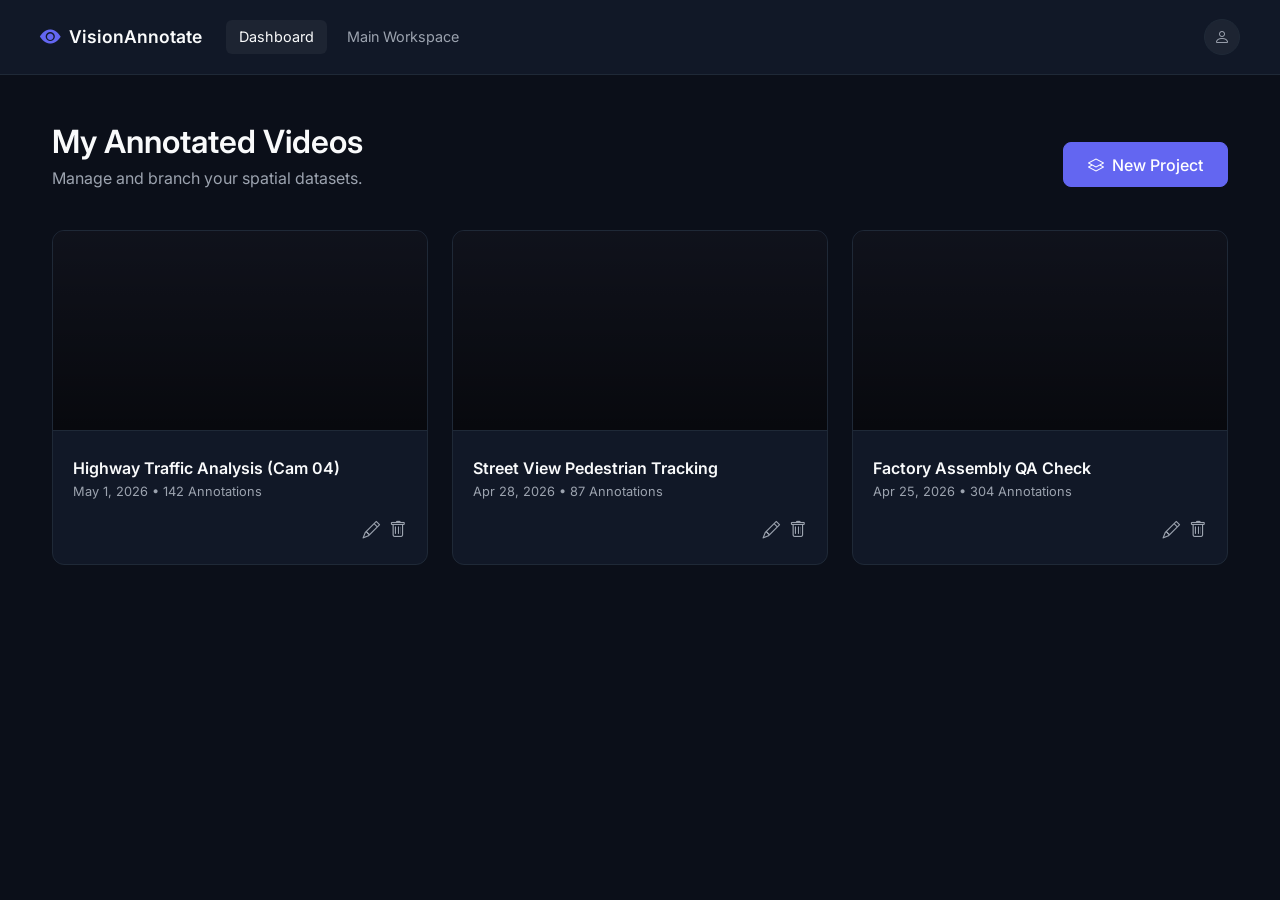
==== frontend/dashboard.html @ 86ff3580 "UI-UX" ====
<!DOCTYPE html>
<html lang="pl">

<head>
    <meta charset="UTF-8">
    <meta name="viewport" content="width=device-width, initial-scale=1.0">
    <title>Dashboard - VisionAnnotate</title>
    <link rel="preconnect" href="https://fonts.googleapis.com">
    <link rel="preconnect" href="https://fonts.gstatic.com" crossorigin>
    <link href="https://fonts.googleapis.com/css2?family=Inter:wght@400;500;600;700&display=swap" rel="stylesheet">
    <link href="https://cdn.jsdelivr.net/npm/bootstrap@5.3.2/dist/css/bootstrap.min.css" rel="stylesheet">
    <link rel="stylesheet" href="https://cdn.jsdelivr.net/npm/bootstrap-icons@1.11.1/font/bootstrap-icons.css">
    <link rel="stylesheet" href="css/style.css">
</head>

<body>

    <nav class="va-navbar d-flex align-items-center justify-content-between">
        <div class="d-flex align-items-center gap-4">
            <a href="dashboard.html" class="va-brand">
                <i class="bi bi-eye-fill va-brand-icon"></i>
                VisionAnnotate
            </a>
            <div class="d-flex gap-2">
                <a href="#" class="va-nav-link active">Dashboard</a>
                <a href="index.html" class="va-nav-link">Main Workspace</a>
            </div>
        </div>
        <div>
            <div class="va-avatar" style="cursor: pointer;" onclick="window.location.href='login.html'"
                title="Sign out">
                <i class="bi bi-person"></i>
            </div>
        </div>
    </nav>

    <div class="container mt-5" style="max-width: 1200px;">
        <div class="d-flex justify-content-between align-items-center mb-4">
            <div>
                <h2 class="mb-1">My Annotated Videos</h2>
                <p class="text-muted">Manage and branch your spatial datasets.</p>
            </div>
            <button class="btn btn-primary d-flex align-items-center gap-2" data-bs-toggle="modal"
                data-bs-target="#newProjectModal">
                <i class="bi bi-layers"></i>
                New Project
            </button>
        </div>

        <div class="row g-4" id="projectsGrid">
        </div>

    </div>

    <div class="modal fade" id="newProjectModal" tabindex="-1" aria-labelledby="newProjectModalLabel"
        aria-hidden="true">
        <div class="modal-dialog modal-dialog-centered">
            <div class="modal-content va-modal">
                <div class="modal-header va-modal-header">
                    <h5 class="modal-title" id="newProjectModalLabel">Create New Project</h5>
                    <button type="button" class="btn-close-va" data-bs-dismiss="modal" aria-label="Close"></button>
                </div>
                <div class="modal-body va-modal-body">
                    <div class="mb-4">
                        <label for="projectName" class="form-label">Project Name</label>
                        <input type="text" class="form-control" id="projectName"
                            placeholder="e.g., Intersection Cam 02">
                    </div>
                    <div>
                        <label for="videoUrl" class="form-label">Video Source URL</label>
                        <div class="input-group">
                            <span class="input-group-text va-input-icon"><i class="bi bi-link-45deg"></i></span>
                            <input type="text" class="form-control va-input-with-icon" id="videoUrl"
                                placeholder="https://youtube.com/... or .mp4 link">
                        </div>
                        <div class="form-text mt-2 text-muted" style="font-size: 0.8rem;">Paste a link to a YouTube
                            video, Vimeo, or direct MP4 file.</div>
                    </div>
                </div>
                <div class="modal-footer va-modal-footer">
                    <button type="button" class="btn btn-secondary-dark" data-bs-dismiss="modal">Cancel</button>
                    <button type="button" class="btn btn-primary" id="createProjectBtn">Create Project</button>
                </div>
            </div>
        </div>
    </div>

    <script src="https://cdn.jsdelivr.net/npm/bootstrap@5.3.2/dist/js/bootstrap.bundle.min.js"></script>
    <script src="js/utils.js"></script>
    <script src="js/dashboard.js"></script>
</body>

</html>
---- frontend/css/style.css ----
:root {
  --va-bg-dark: #0b0f19;
  --va-panel-bg: #111827;
  --va-panel-border: #1F2937;
  --va-primary: #6366F1;
  --va-primary-hover: #4F46E5;
  --va-text-main: #F9FAFB;
  --va-text-muted: #9CA3AF;
  --va-input-bg: #0b0f19;
  --va-input-border: #1F2937;
  --va-accent-cyan: #06B6D4;
  --va-success: #10B981;
  --va-success-bg: rgba(16, 185, 129, 0.1);
  --va-danger: #EF4444;
  --va-danger-bg: rgba(239, 68, 68, 0.1);
}

body {
  background-color: var(--va-bg-dark);
  color: var(--va-text-main);
  font-family: 'Inter', -apple-system, BlinkMacSystemFont, "Segoe UI", Roboto, "Helvetica Neue", Arial, sans-serif;
  margin: 0;
  padding: 0;
  min-height: 100vh;
  overflow-x: hidden;
}

h1,
h2,
h3,
h4,
h5,
h6 {
  color: var(--va-text-main);
  font-weight: 600;
}

.text-muted {
  color: var(--va-text-muted) !important;
}

.va-navbar {
  border-bottom: 1px solid var(--va-panel-border);
  padding: 1.2rem 2.5rem;
  background-color: var(--va-panel-bg);
}

.va-brand {
  font-weight: 600;
  font-size: 1.1rem;
  color: var(--va-text-main);
  display: flex;
  align-items: center;
  gap: 0.5rem;
  text-decoration: none;
}

.va-brand-icon {
  color: var(--va-primary);
  font-size: 1.3rem;
}

.va-nav-link {
  color: var(--va-text-muted);
  text-decoration: none;
  font-size: 0.9rem;
  padding: 0.4rem 0.8rem;
  border-radius: 6px;
  transition: all 0.2s;
}

.va-nav-link:hover {
  color: var(--va-text-main);
}

.va-nav-link.active {
  background-color: rgba(255, 255, 255, 0.05);
  color: var(--va-text-main);
}

.va-avatar {
  width: 36px;
  height: 36px;
  border-radius: 50%;
  background-color: rgba(255, 255, 255, 0.05);
  display: flex;
  align-items: center;
  justify-content: center;
  color: var(--va-text-muted);
  border: 1px solid var(--va-panel-border);
}

.va-workspace-nav {
  padding: 0.8rem 1.5rem;
  background-color: var(--va-panel-bg);
  border-bottom: 1px solid var(--va-panel-border);
}

.badge-forked {
  background-color: rgba(99, 102, 241, 0.2);
  color: #818CF8;
  font-weight: 500;
  font-size: 0.75rem;
  padding: 0.25rem 0.5rem;
  border-radius: 4px;
}

.view-mode-banner {
  background-color: rgba(99, 102, 241, 0.15);
  color: #818CF8;
  font-size: 0.85rem;
  font-weight: 500;
  padding: 0.6rem 1.5rem;
  border-radius: 8px;
  border: 1px solid rgba(99, 102, 241, 0.3);
  display: flex;
  align-items: center;
  gap: 0.6rem;
  margin-left: 3rem;
}

.va-card {
  background-color: var(--va-panel-bg);
  border: 1px solid var(--va-panel-border);
  border-radius: 12px;
}

.project-card {
  overflow: hidden;
  transition: transform 0.2s;
  background-color: var(--va-panel-bg);
  border: 1px solid var(--va-panel-border);
  border-radius: 12px;
}

.project-card:hover {
  transform: translateY(-2px);
  border-color: rgba(99, 102, 241, 0.5);
}

.project-card-img {
  width: 100%;
  height: 200px;
  object-fit: cover;
  border-bottom: 1px solid var(--va-panel-border);
  background-color: #1a1e2e;
}

.project-card-body {
  padding: 1.25rem;
}

.project-card-title {
  font-size: 1rem;
  margin-top: 0.5rem;
  margin-bottom: 0.25rem;
  color: var(--va-text-main);
}

.project-card-meta {
  font-size: 0.8rem;
  color: var(--va-text-muted);
  margin-bottom: 1rem;
}

.project-actions {
  display: flex;
  justify-content: flex-end;
  gap: 0.5rem;
}

.login-container {
  display: flex;
  align-items: center;
  justify-content: center;
  min-height: 100vh;
  padding: 1rem;
}

.login-card {
  width: 100%;
  max-width: 420px;
  padding: 2.5rem;
  background-color: var(--va-panel-bg);
  border: 1px solid var(--va-panel-border);
  border-radius: 12px;
}

.login-icon-wrapper {
  width: 48px;
  height: 48px;
  background-color: rgba(99, 102, 241, 0.15);
  border-radius: 12px;
  display: flex;
  align-items: center;
  justify-content: center;
  margin: 0 auto 1.5rem;
  color: var(--va-primary);
  font-size: 1.5rem;
}

.form-label {
  color: var(--va-text-muted);
  font-size: 0.85rem;
  font-weight: 500;
  margin-bottom: 0.4rem;
}

.form-control {
  background-color: var(--va-input-bg);
  border: 1px solid var(--va-input-border);
  color: var(--va-text-main);
  border-radius: 8px;
  padding: 0.6rem 1rem;
}

.form-control:focus {
  background-color: var(--va-input-bg);
  color: var(--va-text-main);
  box-shadow: 0 0 0 0.25rem rgba(99, 102, 241, 0.25);
  border-color: var(--va-primary);
}

.form-control::placeholder {
  color: var(--va-text-muted);
  opacity: 0.5;
}

.input-group-text.va-input-icon {
  background-color: var(--va-input-bg);
  border: 1px solid var(--va-input-border);
  border-right: none;
  color: var(--va-text-muted);
}

.form-control.va-input-with-icon {
  border-left: none;
  padding-left: 0;
}

.form-control.va-input-with-icon:focus {
  box-shadow: none;
}

.input-group:focus-within .input-group-text,
.input-group:focus-within .form-control {
  border-color: var(--va-primary);
}

.input-group:focus-within {
  box-shadow: 0 0 0 0.25rem rgba(99, 102, 241, 0.25);
  border-radius: 8px;
}

.modal-content.va-modal {
  background-color: var(--va-panel-bg);
  border: 1px solid var(--va-panel-border);
  border-radius: 12px;
}

.modal-header.va-modal-header {
  border-bottom: 1px solid var(--va-panel-border);
  padding: 1.5rem;
}

.modal-title {
  color: var(--va-text-main);
}

.modal-body.va-modal-body {
  padding: 1.5rem;
}

.modal-footer.va-modal-footer {
  border-top: none;
  padding: 1.5rem;
  padding-top: 0;
}

.btn-close-va {
  background: transparent url("data:image/svg+xml,%3csvg xmlns='http://www.w3.org/2000/svg' viewBox='0 0 16 16' fill='%239CA3AF'%3e%3cpath d='M.293.293a1 1 0 0 1 1.414 0L8 6.586 14.293.293a1 1 0 1 1 1.414 1.414L9.414 8l6.293 6.293a1 1 0 0 1-1.414 1.414L8 9.414l-6.293 6.293a1 1 0 0 1-1.414-1.414L6.586 8 .293 1.707a1 1 0 0 1 0-1.414z'/%3e%3c/svg%3e") center/1em auto no-repeat;
  border: 0;
  width: 1em;
  height: 1em;
  opacity: 0.8;
}

.btn-close-va:hover {
  opacity: 1;
}

.btn-primary {
  background-color: var(--va-primary);
  border-color: var(--va-primary);
  border-radius: 8px;
  font-weight: 500;
  padding: 0.6rem 1.5rem;
  transition: all 0.2s ease;
  color: white;
}

.btn-primary:hover {
  background-color: var(--va-primary-hover);
  border-color: var(--va-primary-hover);
  color: white;
}

.btn-secondary-dark {
  background-color: rgba(255, 255, 255, 0.05);
  color: var(--va-text-main);
  border: 1px solid var(--va-panel-border);
  border-radius: 8px;
  font-weight: 500;
  padding: 0.6rem 1.5rem;
}

.btn-secondary-dark:hover {
  background-color: rgba(255, 255, 255, 0.1);
  color: var(--va-text-main);
}

.btn-icon {
  background: none;
  border: none;
  color: var(--va-text-muted);
  transition: color 0.2s;
  padding: 0;
  font-size: 1.1rem;
}

.btn-icon:hover {
  color: var(--va-text-main);
}

.workspace-container {
  display: flex;
  height: calc(100vh - 67px);
  min-height: 500px;
  overflow: hidden;
}

.workspace-main {
  flex: 1;
  display: flex;
  flex-direction: column;
  padding: 1.5rem;
  min-width: 0;
  overflow-y: auto;
  position: relative;
}

.workspace-sidebar {
  width: 380px;
  background-color: var(--va-panel-bg);
  border-left: 1px solid var(--va-panel-border);
  display: flex;
  flex-direction: column;
  flex-shrink: 0;
}

@media (max-width: 991.98px) {
  .workspace-container {
    flex-direction: column;
    height: auto;
    min-height: 100vh;
    overflow: visible;
  }

  .workspace-sidebar {
    width: 100%;
    border-left: none;
    border-top: 1px solid var(--va-panel-border);
    flex-shrink: 1;
  }

  .workspace-main {
    padding: 1rem;
    overflow-y: visible;
    flex: none;
  }

  .player-controls {
    flex-wrap: wrap;
    justify-content: center;
  }
}

@media (max-width: 575.98px) {
  .avatar-pill {
    padding: 0.3rem 0.6rem;
    font-size: 0.75rem;
  }

  .community-section {
    overflow-x: auto;
    white-space: nowrap;
    padding-bottom: 0.5rem;
  }

  .community-section::-webkit-scrollbar {
    height: 4px;
  }

  .community-section::-webkit-scrollbar-thumb {
    background: var(--va-panel-border);
    border-radius: 2px;
  }
}

.video-wrapper {
  position: relative;
  width: 100%;
  aspect-ratio: 16 / 9;
  background-color: #000;
  border-radius: 8px;
  overflow: hidden;
}

.video-iframe {
  position: absolute;
  top: 0;
  left: 0;
  width: 100%;
  height: 100%;
  pointer-events: none;
}

.canvas-layer {
  position: absolute;
  top: 0;
  left: 0;
  width: 100%;
  height: 100%;
  z-index: 10;
  cursor: crosshair;
}

.player-controls {
  padding: 1rem 0;
  display: flex;
  align-items: center;
  gap: 0.75rem;
}

@media (max-width: 575.98px) {
  .player-controls {
    gap: 0.5rem;
    justify-content: space-between;
  }

  .time-display {
    font-size: 0.75rem;
  }

  .btn-play {
    width: 34px;
    height: 34px;
    font-size: 1rem;
  }
}

.btn-play {
  width: 40px;
  height: 40px;
  border-radius: 50%;
  background-color: var(--va-primary);
  border: none;
  color: white;
  display: flex;
  align-items: center;
  justify-content: center;
  font-size: 1.2rem;
}

.btn-play:hover {
  background-color: var(--va-primary-hover);
}

.time-display {
  font-size: 0.85rem;
  color: var(--va-text-muted);
  font-family: monospace;
}

.progress-container {
  flex: 1;
  height: 6px;
  background-color: var(--va-panel-border);
  border-radius: 3px;
  cursor: pointer;
  position: relative;
}

.progress-bar-fill {
  position: absolute;
  top: 0;
  left: 0;
  height: 100%;
  background-color: var(--va-primary);
  border-radius: 3px;
  width: 0%;
}

.progress-handle {
  position: absolute;
  top: 50%;
  transform: translate(-50%, -50%);
  width: 12px;
  height: 12px;
  background-color: white;
  border-radius: 50%;
  display: none;
}

.progress-container:hover .progress-handle {
  display: block;
}

.btn-frame {
  background: none;
  border: none;
  color: var(--va-text-muted);
  font-size: 1.2rem;
  display: flex;
  align-items: center;
}

.btn-frame:hover {
  color: white;
}

.community-section {
  margin-top: 2rem;
}

.community-header {
  font-size: 0.75rem;
  text-transform: uppercase;
  letter-spacing: 1px;
  color: var(--va-text-muted);
  margin-bottom: 0.75rem;
}

.avatar-pill {
  display: inline-flex;
  align-items: center;
  gap: 0.5rem;
  background-color: var(--va-panel-bg);
  border: 1px solid var(--va-panel-border);
  border-radius: 20px;
  padding: 0.4rem 1rem;
  color: var(--va-text-muted);
  font-size: 0.85rem;
  text-decoration: none;
  transition: all 0.2s;
  cursor: pointer;
}

.avatar-pill:hover {
  border-color: rgba(255, 255, 255, 0.4);
  color: white;
  background-color: rgba(255, 255, 255, 0.05);
}

.avatar-pill.active {
  border-color: var(--va-primary);
  color: white;
  background-color: rgba(99, 102, 241, 0.1);
  box-shadow: 0 0 0 2px rgba(99, 102, 241, 0.2);
}

.status-dot {
  width: 8px;
  height: 8px;
  border-radius: 50%;
}

.dot-green {
  background-color: #10B981;
}

.dot-blue {
  background-color: #3B82F6;
}

.dot-purple {
  background-color: #8B5CF6;
}

.dot-orange {
  background-color: #F59E0B;
}

.sidebar-panel {
  border-bottom: 1px solid var(--va-panel-border);
  padding: 2rem 1.5rem;
}

.panel-header {
  display: flex;
  justify-content: space-between;
  align-items: center;
  font-size: 0.75rem;
  text-transform: uppercase;
  font-weight: 600;
  color: var(--va-text-muted);
  letter-spacing: 0.5px;
  margin-bottom: 1.25rem;
}

.panel-badge {
  background-color: var(--va-bg-dark);
  padding: 4px 8px;
  border-radius: 6px;
  font-size: 0.7rem;
  border: 1px solid var(--va-panel-border);
}

#coordinatesList {
  max-height: 400px;
  overflow-y: auto;
}

@media (max-width: 991.98px) {
  #coordinatesList {
    max-height: 300px;
  }
}

.coord-table-header {
  display: grid;
  grid-template-columns: 2fr 1fr 1fr 1fr;
  font-size: 0.75rem;
  text-transform: uppercase;
  color: var(--va-text-muted);
  font-weight: 600;
  padding: 0 0.75rem 0.75rem 0.75rem;
  text-align: center;
}

.coord-table-header div:first-child {
  text-align: left;
}

.label-cyan {
  color: var(--va-accent-cyan);
  font-weight: 600;
  font-family: 'Inter', sans-serif;
}

.coord-row {
  background-color: var(--va-bg-dark);
  border: 1px solid var(--va-panel-border);
  border-radius: 6px;
  display: grid;
  grid-template-columns: 2fr 1fr 1fr 1fr;
  padding: 0.75rem;
  margin-bottom: 0.5rem;
  cursor: pointer;
  transition: border-color 0.15s, background-color 0.15s;
  align-items: center;
}

.coord-row:hover {
  border-color: rgba(99, 102, 241, 0.4);
  background-color: rgba(99, 102, 241, 0.05);
}

.coord-row-selected {
  border-color: var(--va-primary) !important;
  background-color: rgba(99, 102, 241, 0.1) !important;
}

.coord-col {
  font-family: monospace;
  font-size: 0.85rem;
  text-align: center;
  overflow: hidden;
  text-overflow: ellipsis;
}

.coord-col.text-start {
  text-align: left;
}

.coord-label {
  cursor: text;
  border-bottom: 1px dashed transparent;
  transition: border-color 0.2s;
}

.coord-label:hover {
  border-bottom-color: var(--va-accent-cyan);
}

.coord-label-input {
  background-color: var(--va-bg-dark);
  border: 1px solid var(--va-primary);
  color: var(--va-accent-cyan);
  font-family: 'Inter', sans-serif;
  font-weight: 600;
  font-size: 0.85rem;
  border-radius: 4px;
  padding: 2px 6px;
  width: 100%;
  outline: none;
  box-shadow: 0 0 0 2px rgba(99, 102, 241, 0.25);
}

.btn-state {
  flex: 1;
  padding: 0.6rem;
  border-radius: 6px;
  font-size: 0.85rem;
  font-weight: 500;
  display: flex;
  justify-content: center;
  align-items: center;
  gap: 0.5rem;
  border: 1px solid transparent;
}

.btn-start {
  background-color: var(--va-success-bg);
  color: var(--va-success);
  border-color: rgba(16, 185, 129, 0.2);
}

.btn-stop {
  background-color: var(--va-danger-bg);
  color: var(--va-danger);
  border-color: rgba(239, 68, 68, 0.2);
}

.timeline-item {
  position: relative;
  padding-left: 1.5rem;
  margin-bottom: 1.5rem;
  display: flex;
  flex-direction: column;
}

.timeline-dot {
  position: absolute;
  left: 0;
  top: 8px;
  width: 8px;
  height: 8px;
  background-color: var(--va-primary);
  border-radius: 50%;
}

.timeline-line {
  position: absolute;
  left: 3.5px;
  top: 20px;
  bottom: -1.5rem;
  width: 1px;
  background-color: var(--va-panel-border);
}

.timeline-item:last-child .timeline-line {
  display: none;
}

.timeline-time {
  color: var(--va-accent-cyan);
  font-family: monospace;
  font-size: 0.8rem;
  font-weight: 600;
  margin-bottom: 0.4rem;
}

.timeline-text {
  font-size: 0.85rem;
  color: #E2E8F0;
  line-height: 1.4;
}

.delete-note-btn:hover {
  color: var(--va-danger) !important;
  transform: scale(1.1);
}

.note-input-container {
  padding: 1rem;
  border-top: 1px solid var(--va-panel-border);
  background-color: var(--va-panel-bg);
  margin-top: auto;
}

.note-input {
  background-color: var(--va-bg-dark);
  border: 1px solid var(--va-panel-border);
  color: white;
  border-radius: 8px;
  padding: 0.75rem;
  width: 100%;
  font-size: 0.85rem;
}

.note-input:focus {
  outline: none;
  border-color: var(--va-primary);
}

.floating-action-menu {
  position: absolute;
  z-index: 100;
  display: flex;
  gap: 4px;
  background-color: var(--va-panel-bg);
  border: 1px solid var(--va-panel-border);
  padding: 4px;
  border-radius: 8px;
  box-shadow: 0 4px 12px rgba(0, 0, 0, 0.5);
  animation: menuAppear 0.15s ease-out;
}

.action-btn {
  width: 28px;
  height: 28px;
  border: none;
  border-radius: 4px;
  display: flex;
  align-items: center;
  justify-content: center;
  cursor: pointer;
  color: white;
  transition: all 0.15s;
}

.rename-btn {
  background-color: var(--va-primary);
}

.rename-btn:hover {
  background-color: var(--va-primary-hover);
  transform: scale(1.1);
}

.trash-btn {
  background-color: var(--va-danger);
}

.trash-btn:hover {
  background-color: #dc2626;
  transform: scale(1.1);
}

@keyframes menuAppear {
  from {
    transform: scale(0.8) translateY(10px);
    opacity: 0;
  }

  to {
    transform: scale(1) translateY(0);
    opacity: 1;
  }
}

.scrub-timeline-section {
  width: 100%;
  margin-top: 2rem;
  margin-bottom: 0.5rem;
  border-radius: 12px;
  overflow: hidden;
  background-color: var(--va-bg-dark);
  border: 1px solid var(--va-panel-border);
}

.scrub-timeline-canvas {
  display: block;
  width: 100%;
  height: 64px;
  cursor: pointer;
}
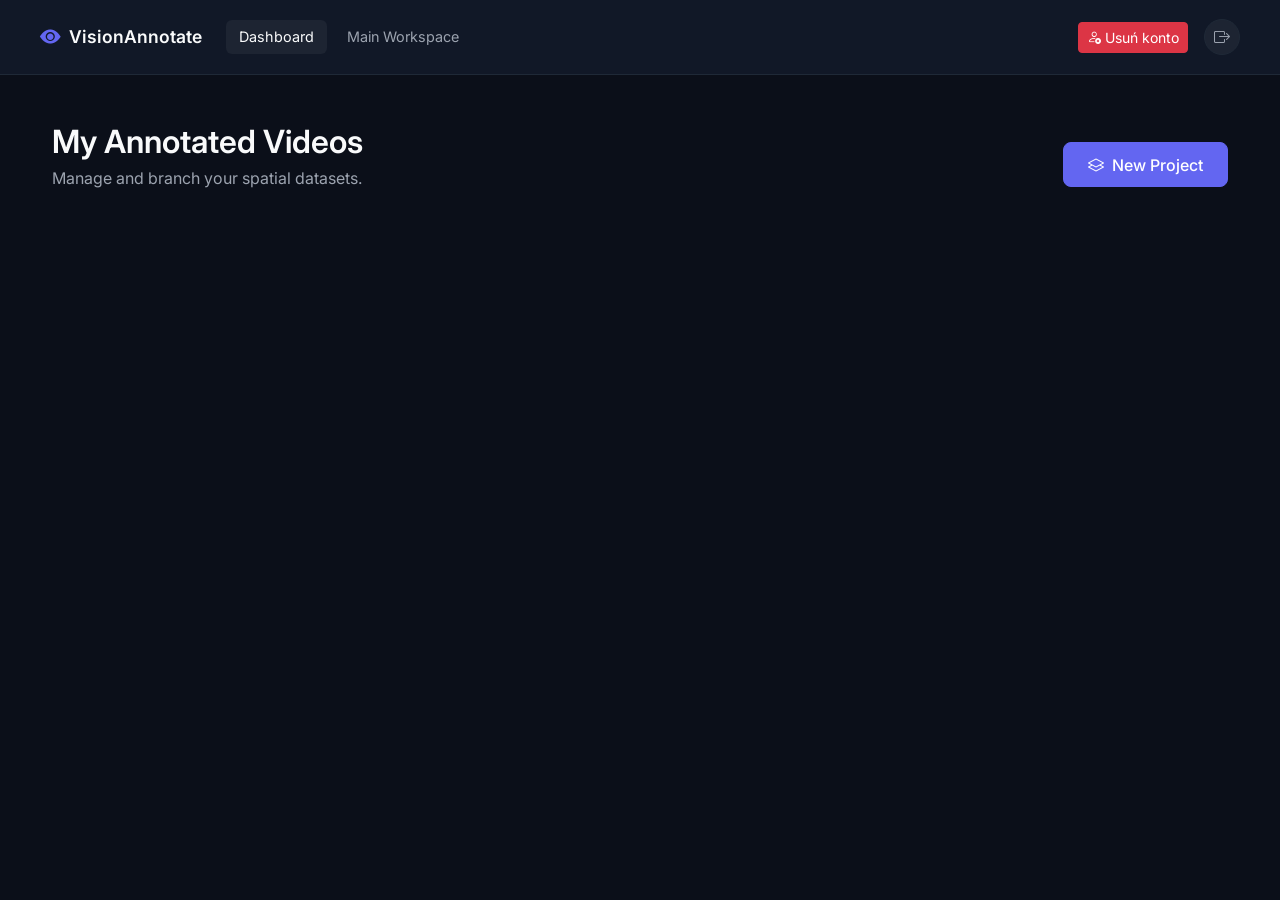
==== commit f6d2a187: "Naprawa błędów synchronizacji adnotacji z bazą danych - Wyłączenie automatycznego zapisu przy każdej" ====
--- a/frontend/dashboard.html
+++ b/frontend/dashboard.html
@@ -26,10 +26,11 @@
                 <a href="index.html" class="va-nav-link">Main Workspace</a>
             </div>
         </div>
-        <div>
+        <div class="d-flex align-items-center gap-3">
+            <button class="btn btn-danger btn-sm" id="deleteAccountBtn"><i class="bi bi-person-x"></i> Usuń konto</button>
             <div class="va-avatar" style="cursor: pointer;" onclick="window.location.href='login.html'"
                 title="Sign out">
-                <i class="bi bi-person"></i>
+                <i class="bi bi-box-arrow-right"></i>
             </div>
         </div>
     </nav>
@@ -86,8 +87,8 @@
     </div>
 
     <script src="https://cdn.jsdelivr.net/npm/bootstrap@5.3.2/dist/js/bootstrap.bundle.min.js"></script>
-    <script src="js/utils.js"></script>
-    <script src="js/dashboard.js"></script>
+    <script src="js/utils.js?v=3"></script>
+    <script src="js/dashboard.js?v=3"></script>
 </body>
 
 </html>
